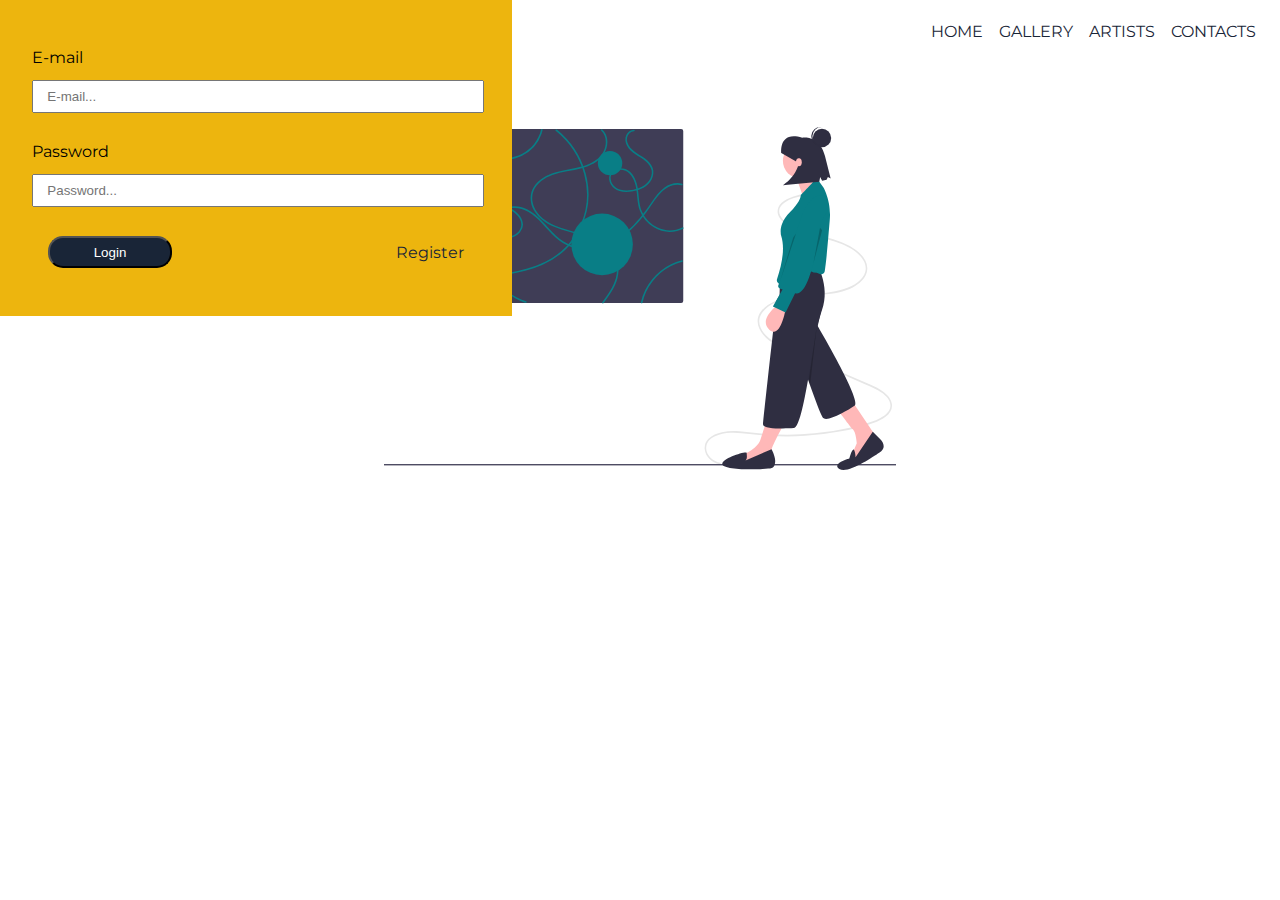
==== login.html @ f4aca919 "Add Login page" ====
<!DOCTYPE html>
<html lang="en">
  <head>
    <meta name="viewport" content="width=device-width;initial-scale=1.0" />
    <meta
      name="keyword"
      content="sanaa, art gallery, landry kapela, landry, art, art exhibition,online art gallery"
    />
    <meta name="author" content="Landry Kapela" />
    <link rel="stylesheet" href="css/main.css" charset="utf-8" />
    <link rel="preconnect" href="https://fonts.gstatic.com" />
    <link
      href="https://fonts.googleapis.com/css2?family=Montserrat:wght@100;200;300;400;500;600;700;800;900&display=swap"
      rel="stylesheet"
    />
    <title>Sanaa Art Gallery</title>
  </head>
  <body>
    <header>
      <img src="images/logo.png" class="logo" alt="sanaa logo" />
      <nav>
        <a href="index.html" class="nav-item">Home</a>
        <a href="" class="nav-item">Gallery</a>
        <a href="" class="nav-item">Artists</a>
        <a href="" class="nav-item">Contacts</a>
      </nav>
    </header>
    <main>
      <form>
        <label for="email">E-mail</label>
        <input
          type="email"
          class="form-control"
          name="email"
          id="email"
          placeholder="E-mail..."
        />
        <label for="email">Password</label>
        <input
          type="password"
          class="form-control"
          name="password"
          id="password"
          placeholder="Password..."
        />
        <div class="form-group">
          <input
            type="submit"
            name="btnLogin"
            id="btnLogin"
            class="button"
            value="Login"
          />
          <a class="primary" href="register.html">Register</a>
        </div>
      </form>

      <img
        src="images/conceptual_idea.svg"
        alt="feature image"
        class="feature-image"
      />
    </main>
    <!-- <footer>
      <article>
        <h5>Quick Links</h5>
        <a href="">Home</a>
        <a href="">Gallery</a>
        <a href="">Artists</a>
        <a href="">Contacts</a>
      </article>
      <article>
        <h5>Contacts</h5>
        <p>Sanaa Inc</p>
        <p>7th Floor, Tanzanite Park</p>
        <p>New Bagamoyo Road</p>
        <p>Dar es Salaam</p>
      </article>
      <article>
        <h5>Copyright</h5>
        <p>&copy;2020. All Rights Reserved</p>
        <p>Sanaa Inc.</p>
        <p>Designed and Maintained by Neelansoft Technologies</p>
      </article>
    </footer> -->
    <script src="scripts/main.js"></script>
  </body>
</html>
---- css/main.css ----
body {
  background-color: white;
  color: black;
  width: 100%;
  padding: 0;
  margin: 0 auto;
  font-family: "Montserrat", sans-serif;
}

header {
  display: flex;
  flex-direction: row;
  justify-content: space-between;
  align-items: center;
}

header .logo {
  width: 120px;
}

header nav {
  display: flex;
  flex-direction: row;
  justify-content: flex-end;
  align-items: center;
  padding-right: 1em;
}

header nav .nav-item {
  color: #192537;
  text-transform: uppercase;
  cursor: pointer;
  margin: 0 0.5em;
}

header nav .active {
  text-transform: uppercase;
  cursor: pointer;
  font-weight: bold;
  border-bottom: 1px solid #edb50e;
}

header nav .nav-item:hover {
  border-bottom: 1px solid #edb50e;
  text-transform: uppercase;
  cursor: pointer;
}

main {
  display: flex;
  flex-direction: row;
  justify-content: center;
  align-items: center;
  height: auto;
  padding-top: 4em;
}

main > article {
  text-align: center;
}

article .content {
  padding: 2em;
  display: flex;
  justify-content: space-evenly;
  align-items: center;
  width: calc(100% - 4em);
}

form {
  position: absolute;
  top: 0;
  left: 0;
  display: flex;
  flex-direction: column;
  justify-content: center;
  align-items: flex-start;
  background-color: #edb50e;
  width: calc(40% - 4em);
  padding: 2em;
}

form input[type=email],
form input[type=password] {
  padding: 0.5em 1em;
}

form label {
  padding: 1em 0 0 0;
}

form .form-control {
  margin: 1em 0;
  width: calc(100% - 2em);
}

form .form-group {
  padding: 1em;
  display: flex;
  flex-direction: row;
  justify-content: space-between;
  align-items: center;
  width: calc(100% - 2em);
}

.button_outline,
.button {
  padding: 0.5em 1em;
  border-radius: 15px;
  min-width: 124px;
  max-width: 200px;
  cursor: pointer;
  color: white;
}

.button_outline {
  border: 1px solid white;
}

.button {
  background-color: #192537;
}

.button:hover,
.button_outline:hover {
  background-color: #edb50e;
  color: black;
  border: none;
}

a:link,
a:visited {
  text-decoration: none;
  color: #192537;
}

a:hover {
  text-decoration: none;
  color: #edb50e;
}

.bg-primary {
  background-color: #192537;
  color: white;
}

.bg-accent {
  background-color: #edb50e;
  color: black;
}

.text-primary {
  color: #192537;
}

.text-accent {
  color: #edb50e;
}

.feature-image {
  width: 40%;
}

.big-text {
  font-size: 4rem;
}

.medium-text {
  font-size: 1.5rem;
}

.text-line-large {
  padding: 0.2em 0;
  color: #edb50e;
  border-bottom: 3px solid #192537;
}

footer {
  padding: 1em;
  font-size: 0.75rem;
  background-color: #192537;
  color: white;
  display: flex;
  flex-direction: row;
  justify-content: space-evenly;
  align-items: flex-start;
}

footer article {
  display: flex;
  flex-direction: column;
  justify-content: flex-start;
  align-items: flex-start;
}

footer a:link,
footer a:visited {
  text-decoration: none;
  color: white;
  line-height: 2em;
}

footer a:hover {
  text-decoration: none;
  color: #edb50e;
}

footer h5 {
  border-bottom: 1px solid #edb50e;
  padding-bottom: 0.5em;
}

.cookie_popup {
  position: fixed;
  width: calc(100% - 2em);
  height: 100px;
  text-align: center;
  top: 0;
  padding: 1em;
  display: flex;
  align-items: center;
  flex-direction: column;
  justify-content: center;
  animation: fadeIn 0.5s ease-in 5s;
}

.hidden {
  display: none;
}

.fadeOut {
  animation: fadeOut 5s ease-out;
}

@keyframes fadeIn {
  from {
    opacity: 0;
  }
  to {
    opacity: 1;
  }
}
@keyframes fadeOut {
  from {
    opacity: 1;
  }
  to {
    opacity: 0;
  }
}

/*# sourceMappingURL=main.css.map */
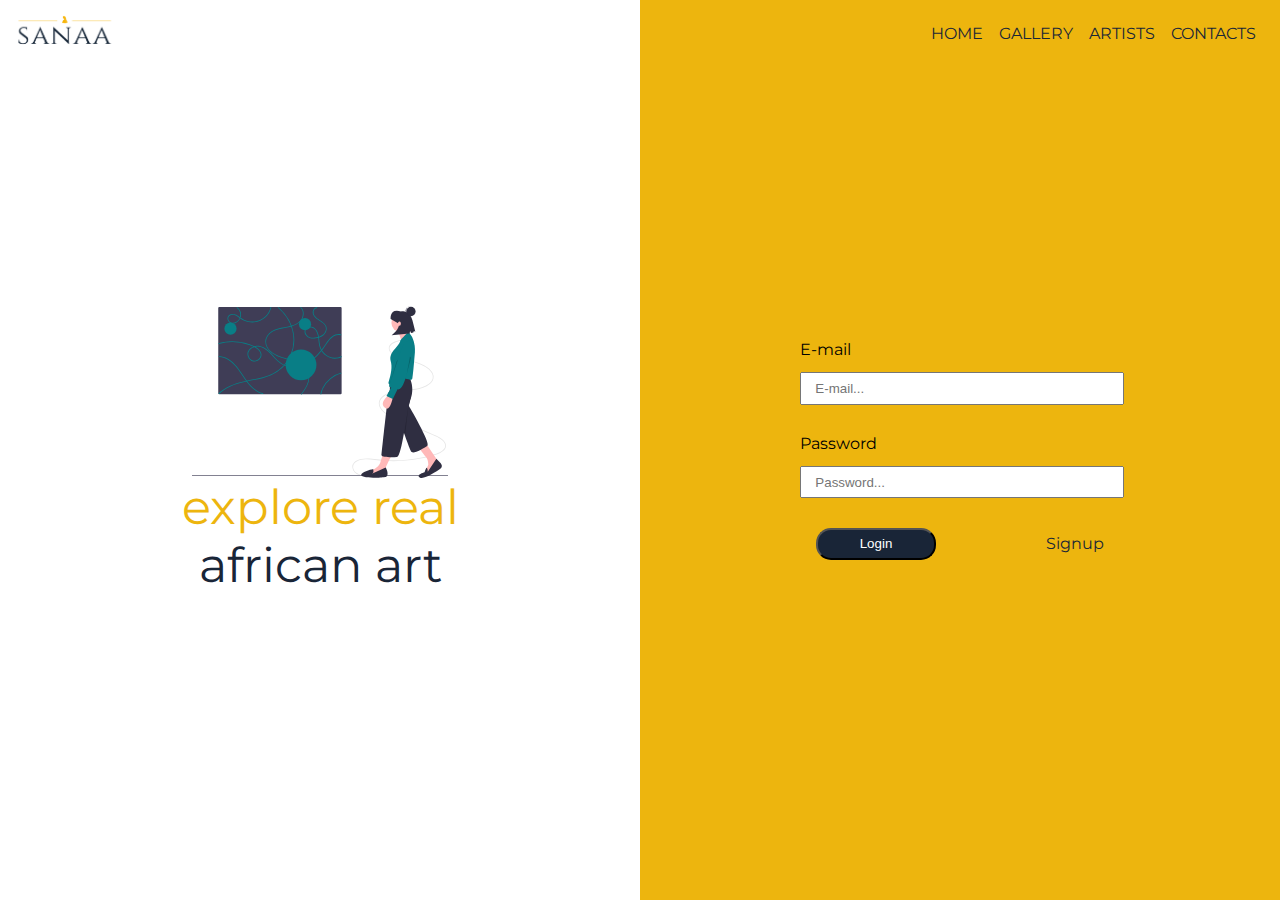
==== commit 5536aa1d: "Merge pull request #7 from landrykapela/develop" ====
--- a/login.html
+++ b/login.html
@@ -17,7 +17,9 @@
   </head>
   <body>
     <header>
-      <img src="images/logo.png" class="logo" alt="sanaa logo" />
+      <a href="index.html"
+        ><img src="images/logo.png" class="logo" alt="sanaa logo"
+      /></a>
       <nav>
         <a href="index.html" class="nav-item">Home</a>
         <a href="" class="nav-item">Gallery</a>
@@ -25,41 +27,46 @@
         <a href="" class="nav-item">Contacts</a>
       </nav>
     </header>
-    <main>
-      <form>
-        <label for="email">E-mail</label>
-        <input
-          type="email"
-          class="form-control"
-          name="email"
-          id="email"
-          placeholder="E-mail..."
+    <main class="container">
+      <section class="left-pane">
+        <img
+          src="images/conceptual_idea.svg"
+          alt="feature image"
+          class="feature-image fadeIn"
         />
-        <label for="email">Password</label>
-        <input
-          type="password"
-          class="form-control"
-          name="password"
-          id="password"
-          placeholder="Password..."
-        />
-        <div class="form-group">
+        <span class="big-text text-accent fallin">explore real</span>
+        <span class="big-text text-primary riseup">african art</span>
+      </section>
+      <section class="right-pane">
+        <form>
+          <label for="email">E-mail</label>
           <input
-            type="submit"
-            name="btnLogin"
-            id="btnLogin"
-            class="button"
-            value="Login"
+            type="email"
+            class="form-control"
+            name="email"
+            id="email"
+            placeholder="E-mail..."
           />
-          <a class="primary" href="register.html">Register</a>
-        </div>
-      </form>
-
-      <img
-        src="images/conceptual_idea.svg"
-        alt="feature image"
-        class="feature-image"
-      />
+          <label for="email">Password</label>
+          <input
+            type="password"
+            class="form-control"
+            name="password"
+            id="password"
+            placeholder="Password..."
+          />
+          <div class="form-group">
+            <input
+              type="submit"
+              name="btnLogin"
+              id="btnLogin"
+              class="button"
+              value="Login"
+            />
+            <a class="" href="signup.html">Signup</a>
+          </div>
+        </form>
+      </section>
     </main>
     <!-- <footer>
       <article>
--- a/css/main.css
+++ b/css/main.css
@@ -46,13 +46,15 @@
   cursor: pointer;
 }
 
-main {
-  display: flex;
+.container {
+  display: flex;
+  flex-wrap: wrap;
   flex-direction: row;
   justify-content: center;
   align-items: center;
   height: auto;
   padding-top: 4em;
+  max-width: 90%;
 }
 
 main > article {
@@ -67,21 +69,41 @@
   width: calc(100% - 4em);
 }
 
-form {
+.left-pane,
+.right-pane {
+  width: 50%;
   position: absolute;
   top: 0;
+  height: 100vh;
+  display: flex;
+  flex-direction: column;
+  justify-content: center;
+  align-items: center;
+  z-index: -100000;
+}
+
+.left-pane {
   left: 0;
+  background-color: white;
+}
+
+.right-pane {
+  right: 0;
+  background-color: #edb50e;
+}
+
+form {
   display: flex;
   flex-direction: column;
   justify-content: center;
   align-items: flex-start;
-  background-color: #edb50e;
-  width: calc(40% - 4em);
+  width: calc(60% - 4em);
   padding: 2em;
 }
 
 form input[type=email],
-form input[type=password] {
+form input[type=password],
+form input[type=text] {
   padding: 0.5em 1em;
 }
 
@@ -107,10 +129,11 @@
 .button {
   padding: 0.5em 1em;
   border-radius: 15px;
-  min-width: 124px;
+  min-width: 120px;
   max-width: 200px;
   cursor: pointer;
   color: white;
+  text-align: center;
 }
 
 .button_outline {
@@ -162,7 +185,7 @@
 }
 
 .big-text {
-  font-size: 4rem;
+  font-size: 3rem;
 }
 
 .medium-text {
@@ -173,6 +196,41 @@
   padding: 0.2em 0;
   color: #edb50e;
   border-bottom: 3px solid #192537;
+}
+
+.card {
+  box-shadow: 0 4px 8px 0 rgba(0, 0, 0, 0.2);
+  transition: 0.3s;
+  margin: 1em 0.5em;
+  cursor: pointer;
+}
+
+.card:hover {
+  box-shadow: 0 8px 16px 0 rgba(0, 0, 0, 0.2);
+}
+
+.card:hover .card-head {
+  transform: rotateY(360deg);
+}
+
+.card .card-head {
+  background-size: cover;
+  display: block;
+  height: 300px;
+  width: 300px;
+}
+
+.card:hover .card-data {
+  animation: falldown 0.3s linear;
+  display: flex;
+}
+
+.card .card-data {
+  display: none;
+  flex-direction: column;
+  justify-content: flex-start;
+  align-items: center;
+  padding: 1em 0.5em;
 }
 
 footer {
@@ -232,6 +290,26 @@
   animation: fadeOut 5s ease-out;
 }
 
+.fadeIn {
+  animation: fadeIn 5s ease-in;
+}
+
+.fallin {
+  animation: fallin 0.3s linear 3s;
+}
+
+.riseup {
+  animation: riseup 0.3s linear 4s;
+}
+
+@keyframes falldown {
+  from {
+    margin-top: -300px;
+  }
+  to {
+    margin-top: 0;
+  }
+}
 @keyframes fadeIn {
   from {
     opacity: 0;
@@ -248,5 +326,23 @@
     opacity: 0;
   }
 }
+@keyframes fallin {
+  from {
+    margin-right: -300px;
+  }
+  to {
+    margin-right: 0;
+  }
+}
+@keyframes riseup {
+  from {
+    margin-right: 200px;
+    opacity: 0;
+  }
+  to {
+    margin-right: 0;
+    opacity: 1;
+  }
+}
 
 /*# sourceMappingURL=main.css.map */
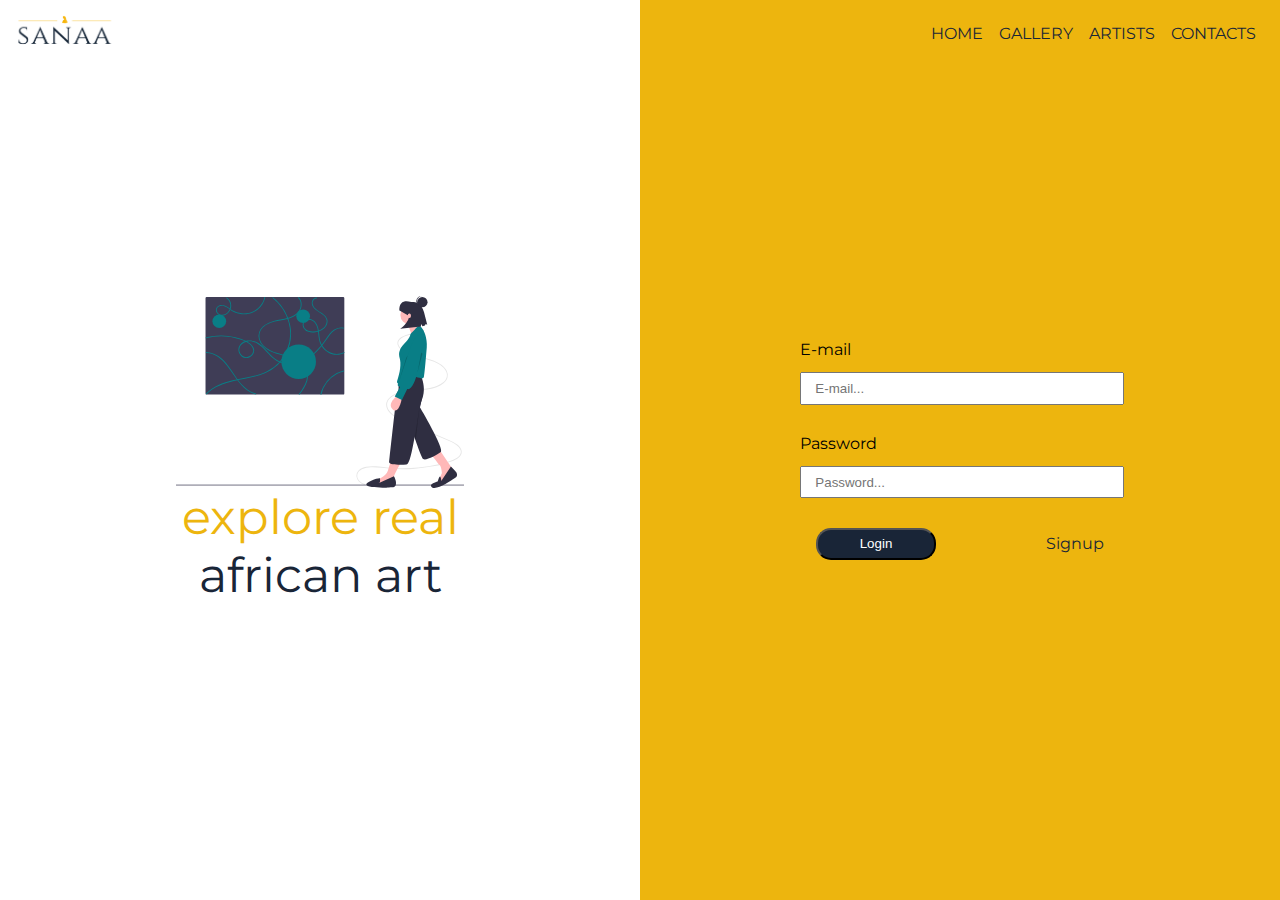
==== commit 137f363a: "Add art detail page" ====
--- a/login.html
+++ b/login.html
@@ -22,9 +22,9 @@
       /></a>
       <nav>
         <a href="index.html" class="nav-item">Home</a>
-        <a href="" class="nav-item">Gallery</a>
+        <a href="gallery.html" class="nav-item">Gallery</a>
         <a href="" class="nav-item">Artists</a>
-        <a href="" class="nav-item">Contacts</a>
+        <a href="contacts.html" class="nav-item">Contacts</a>
       </nav>
     </header>
     <main class="container">
--- a/css/main.css
+++ b/css/main.css
@@ -5,6 +5,11 @@
   padding: 0;
   margin: 0 auto;
   font-family: "Montserrat", sans-serif;
+  scroll-behavior: smooth;
+  display: flex;
+  flex-direction: column;
+  justify-content: space-between;
+  align-items: flex-start;
 }
 
 header {
@@ -12,6 +17,7 @@
   flex-direction: row;
   justify-content: space-between;
   align-items: center;
+  width: 100%;
 }
 
 header .logo {
@@ -46,11 +52,19 @@
   cursor: pointer;
 }
 
+.contact-form {
+  width: 100%;
+  background-image: url(../images/both_sides.svg);
+  background-size: cover;
+  display: block;
+}
+
 .container {
+  margin: 0 auto;
   display: flex;
   flex-wrap: wrap;
   flex-direction: row;
-  justify-content: center;
+  justify-content: space-evenly;
   align-items: center;
   height: auto;
   padding-top: 4em;
@@ -92,7 +106,8 @@
   background-color: #edb50e;
 }
 
-form {
+.container form {
+  margin: 1em auto;
   display: flex;
   flex-direction: column;
   justify-content: center;
@@ -140,10 +155,19 @@
   border: 1px solid white;
 }
 
-.button {
+.button_round {
+  padding: 0.5em 0.75em;
+  border-radius: 50%;
+  cursor: pointer;
+}
+
+.button,
+.button_round {
   background-color: #192537;
-}
-
+  color: white;
+}
+
+.button_round:hover,
 .button:hover,
 .button_outline:hover {
   background-color: #edb50e;
@@ -180,8 +204,12 @@
   color: #edb50e;
 }
 
+.text-white {
+  color: white;
+}
+
 .feature-image {
-  width: 40%;
+  width: 45%;
 }
 
 .big-text {
@@ -210,7 +238,7 @@
 }
 
 .card:hover .card-head {
-  transform: rotateY(360deg);
+  animation: flipX 1s linear;
 }
 
 .card .card-head {
@@ -221,8 +249,9 @@
 }
 
 .card:hover .card-data {
-  animation: falldown 0.3s linear;
-  display: flex;
+  background-color: rgba(255, 255, 255, 0.622);
+  display: flex;
+  height: 100%;
 }
 
 .card .card-data {
@@ -231,11 +260,19 @@
   justify-content: flex-start;
   align-items: center;
   padding: 1em 0.5em;
+  position: relative;
+  top: 0;
 }
 
 footer {
+  position: relative;
+  bottom: 0;
+  left: 0;
+  right: 0;
+  margin-bottom: 0;
   padding: 1em;
   font-size: 0.75rem;
+  width: calc(100% - 2em);
   background-color: #192537;
   color: white;
   display: flex;
@@ -302,6 +339,88 @@
   animation: riseup 0.3s linear 4s;
 }
 
+.gallery-view {
+  display: flex;
+  flex-direction: row;
+  justify-content: space-evenly;
+  align-items: flex-start;
+}
+
+.thumbnail-set {
+  display: flex;
+  flex-direction: column;
+  justify-content: flex-start;
+  align-items: flex-start;
+}
+
+.thumbnail {
+  width: 50px;
+  margin: 0.5em;
+  color: white;
+  cursor: pointer;
+}
+
+.gallery-image {
+  max-height: 90vh;
+}
+
+.overlay {
+  overflow: hidden;
+  padding: 2em;
+  width: calc(100% - 4em);
+  height: 100vh;
+  position: absolute;
+  top: 0;
+  left: 0;
+  background-color: #0b3068a8;
+  z-index: 10000000;
+}
+
+.blur {
+  filter: blur(8px);
+}
+
+.lds-hourglass {
+  display: inline-block;
+  position: relative;
+  width: 80px;
+  height: 80px;
+}
+
+.lds-hourglass:after {
+  content: " ";
+  display: block;
+  border-radius: 50%;
+  width: 0;
+  height: 0;
+  margin: 8px;
+  box-sizing: border-box;
+  border: 32px solid #edb50e;
+  border-color: #edb50e transparent #edb50e transparent;
+  animation: lds-hourglass 1.2s infinite;
+}
+
+@keyframes lds-hourglass {
+  0% {
+    transform: rotate(0);
+    animation-timing-function: cubic-bezier(0.55, 0.055, 0.675, 0.19);
+  }
+  50% {
+    transform: rotate(900deg);
+    animation-timing-function: cubic-bezier(0.215, 0.61, 0.355, 1);
+  }
+  100% {
+    transform: rotate(1800deg);
+  }
+}
+@keyframes spin {
+  from {
+    transform: rotate(0deg);
+  }
+  to {
+    transform: rotate(360deg);
+  }
+}
 @keyframes falldown {
   from {
     margin-top: -300px;
@@ -344,5 +463,13 @@
     opacity: 1;
   }
 }
+@keyframes flipX {
+  from {
+    transform: rotateY(0deg);
+  }
+  to {
+    transform: rotateY(360deg);
+  }
+}
 
 /*# sourceMappingURL=main.css.map */
